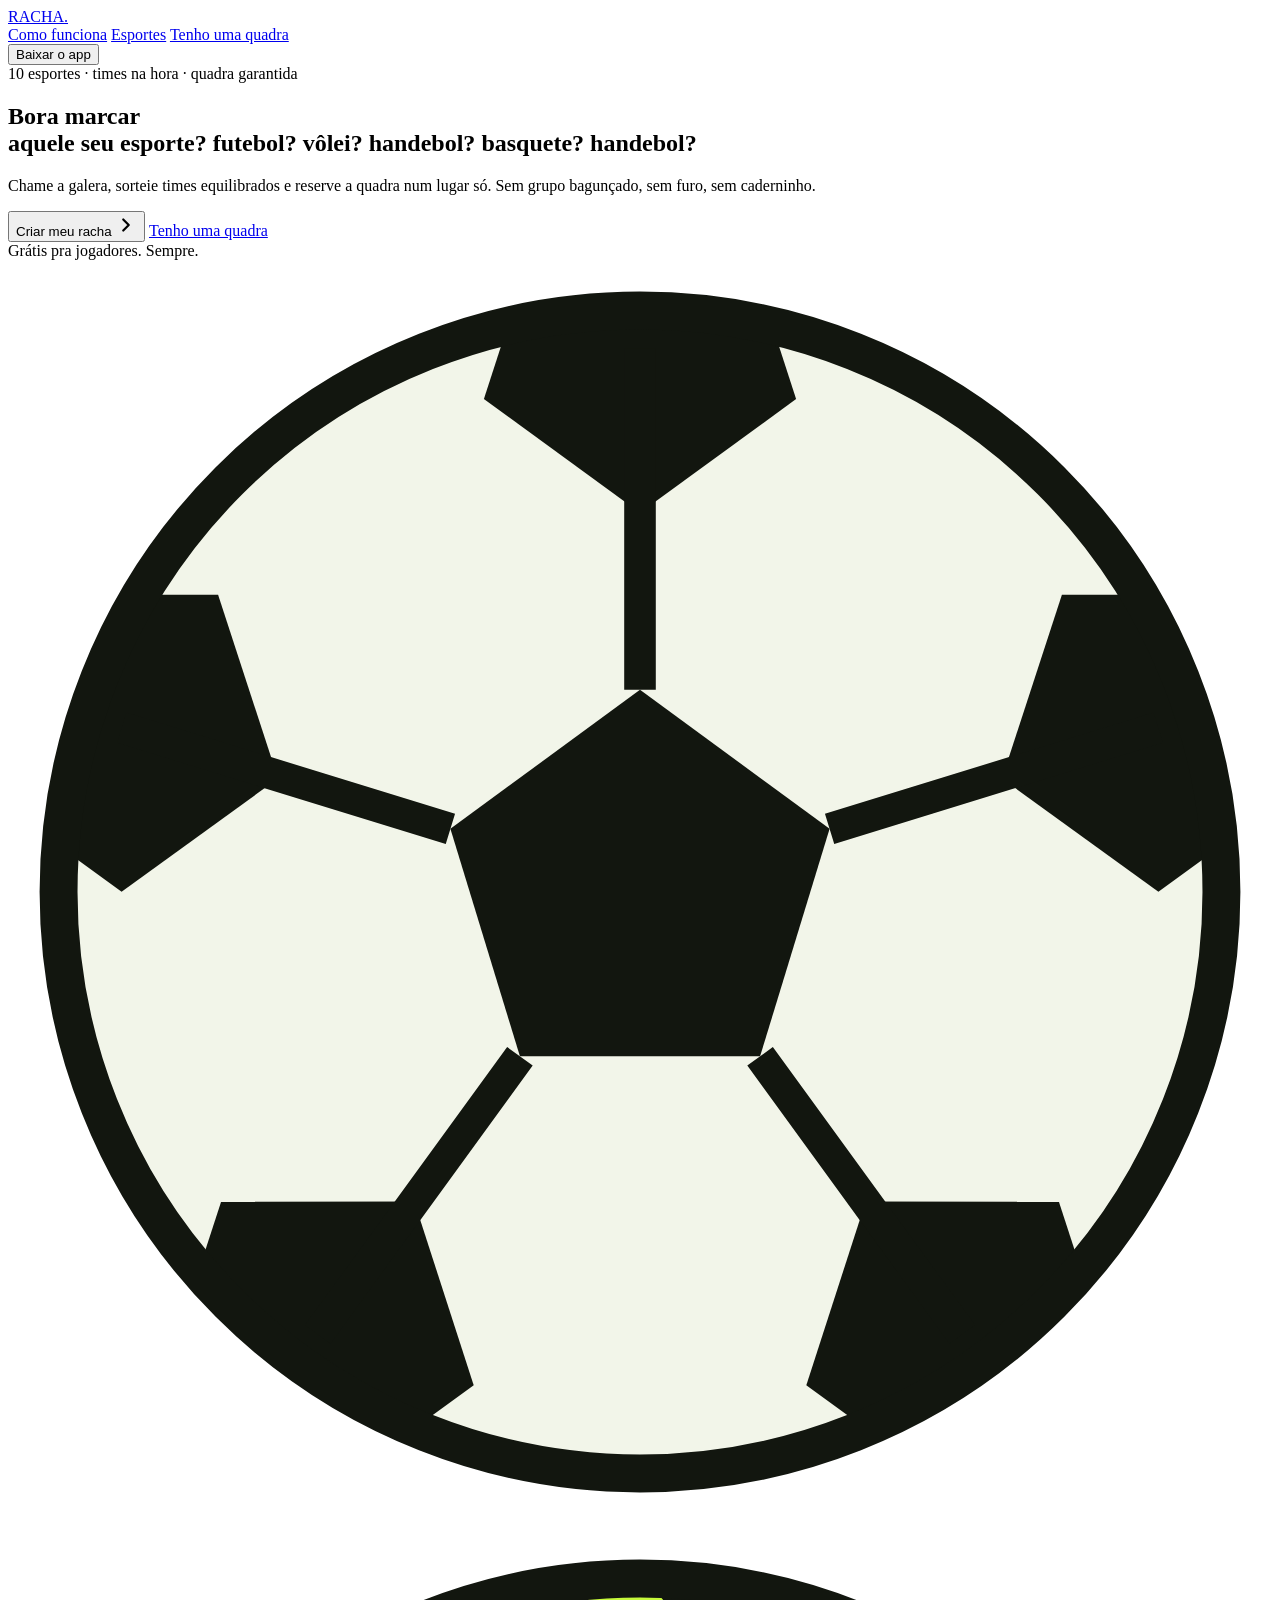
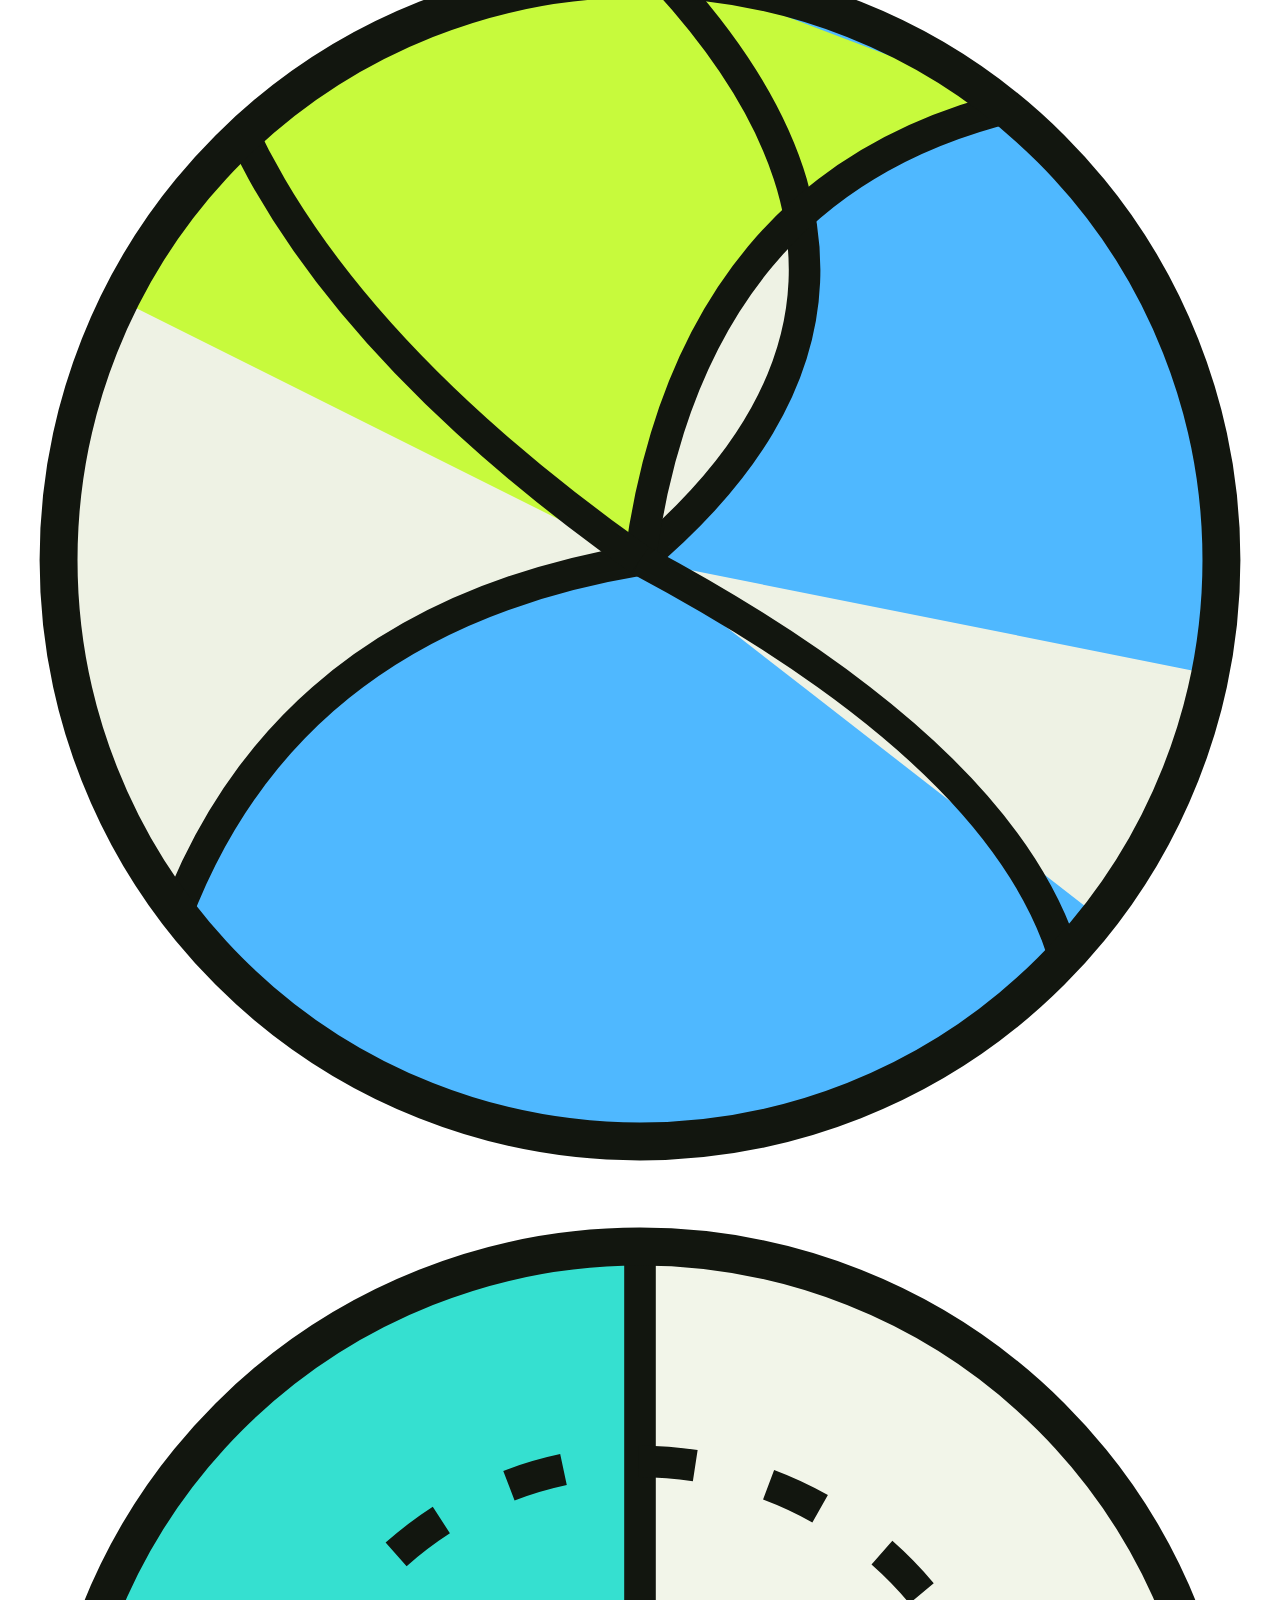
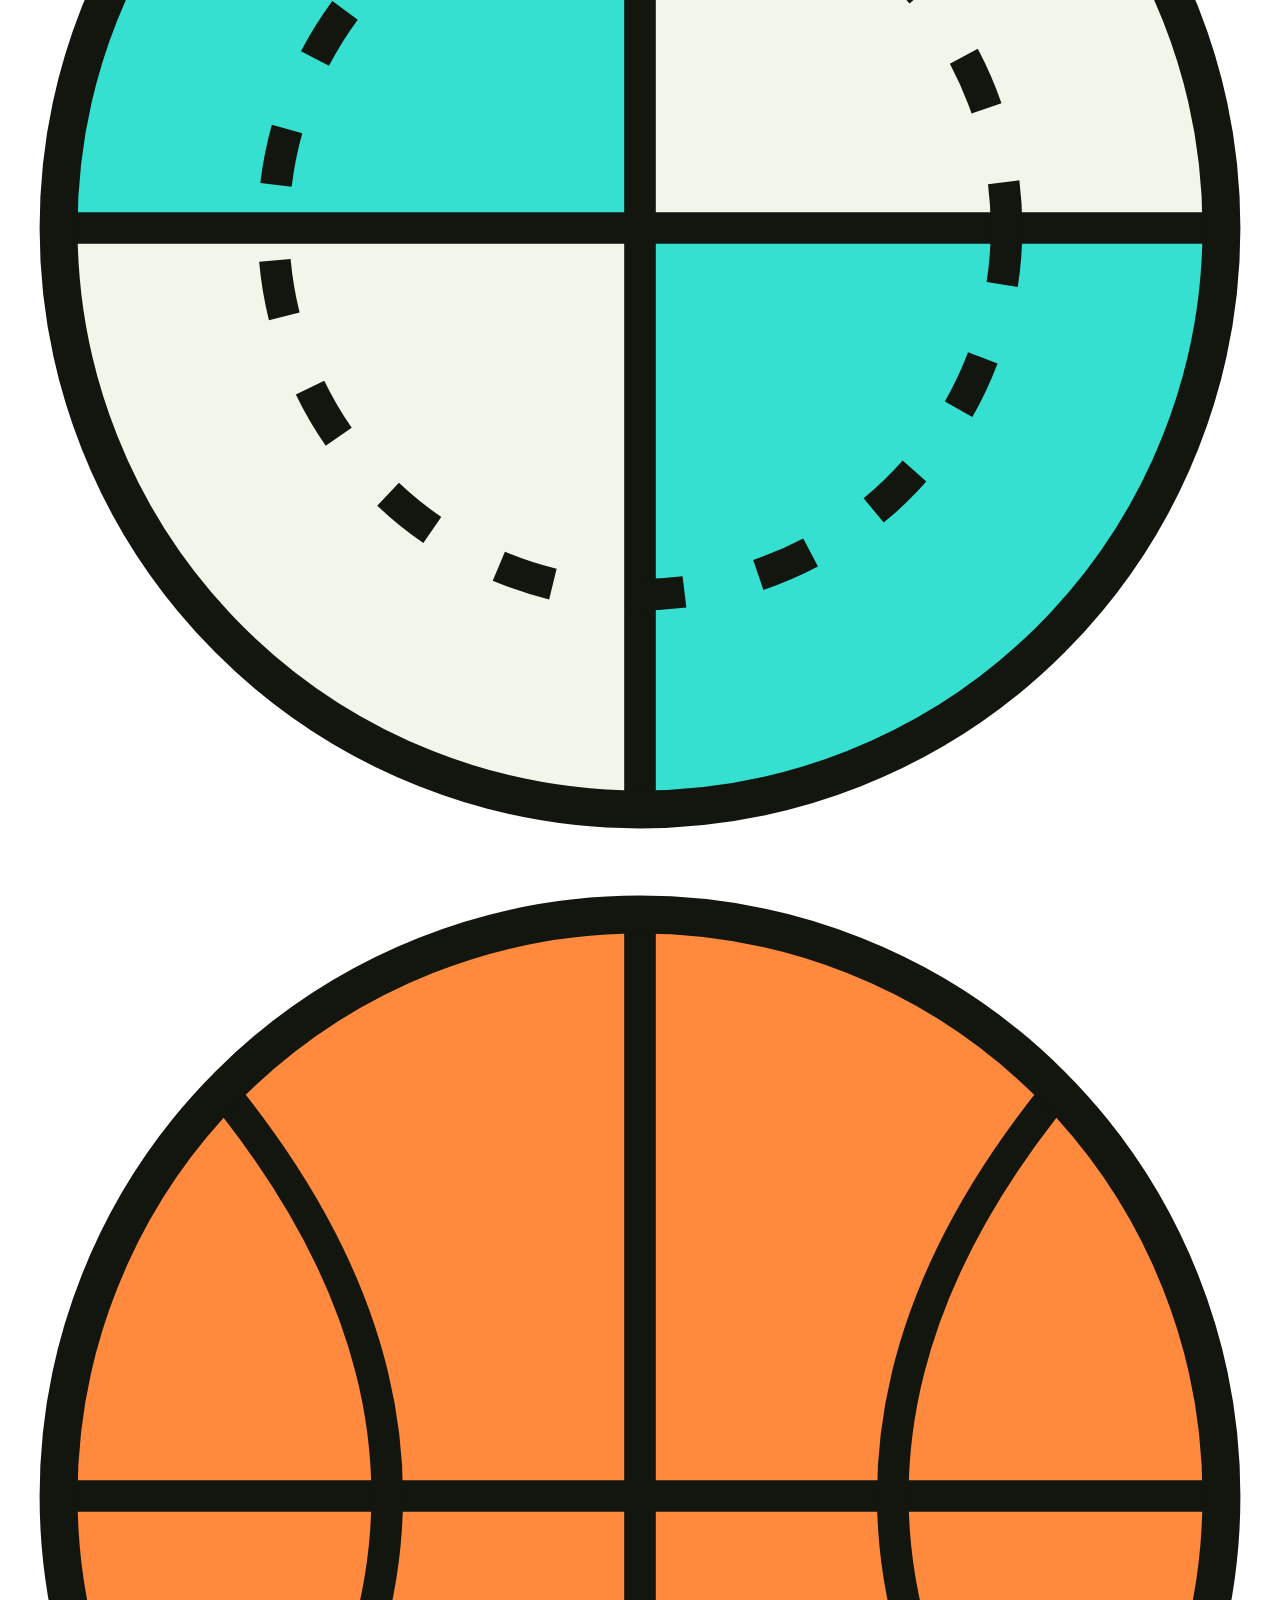
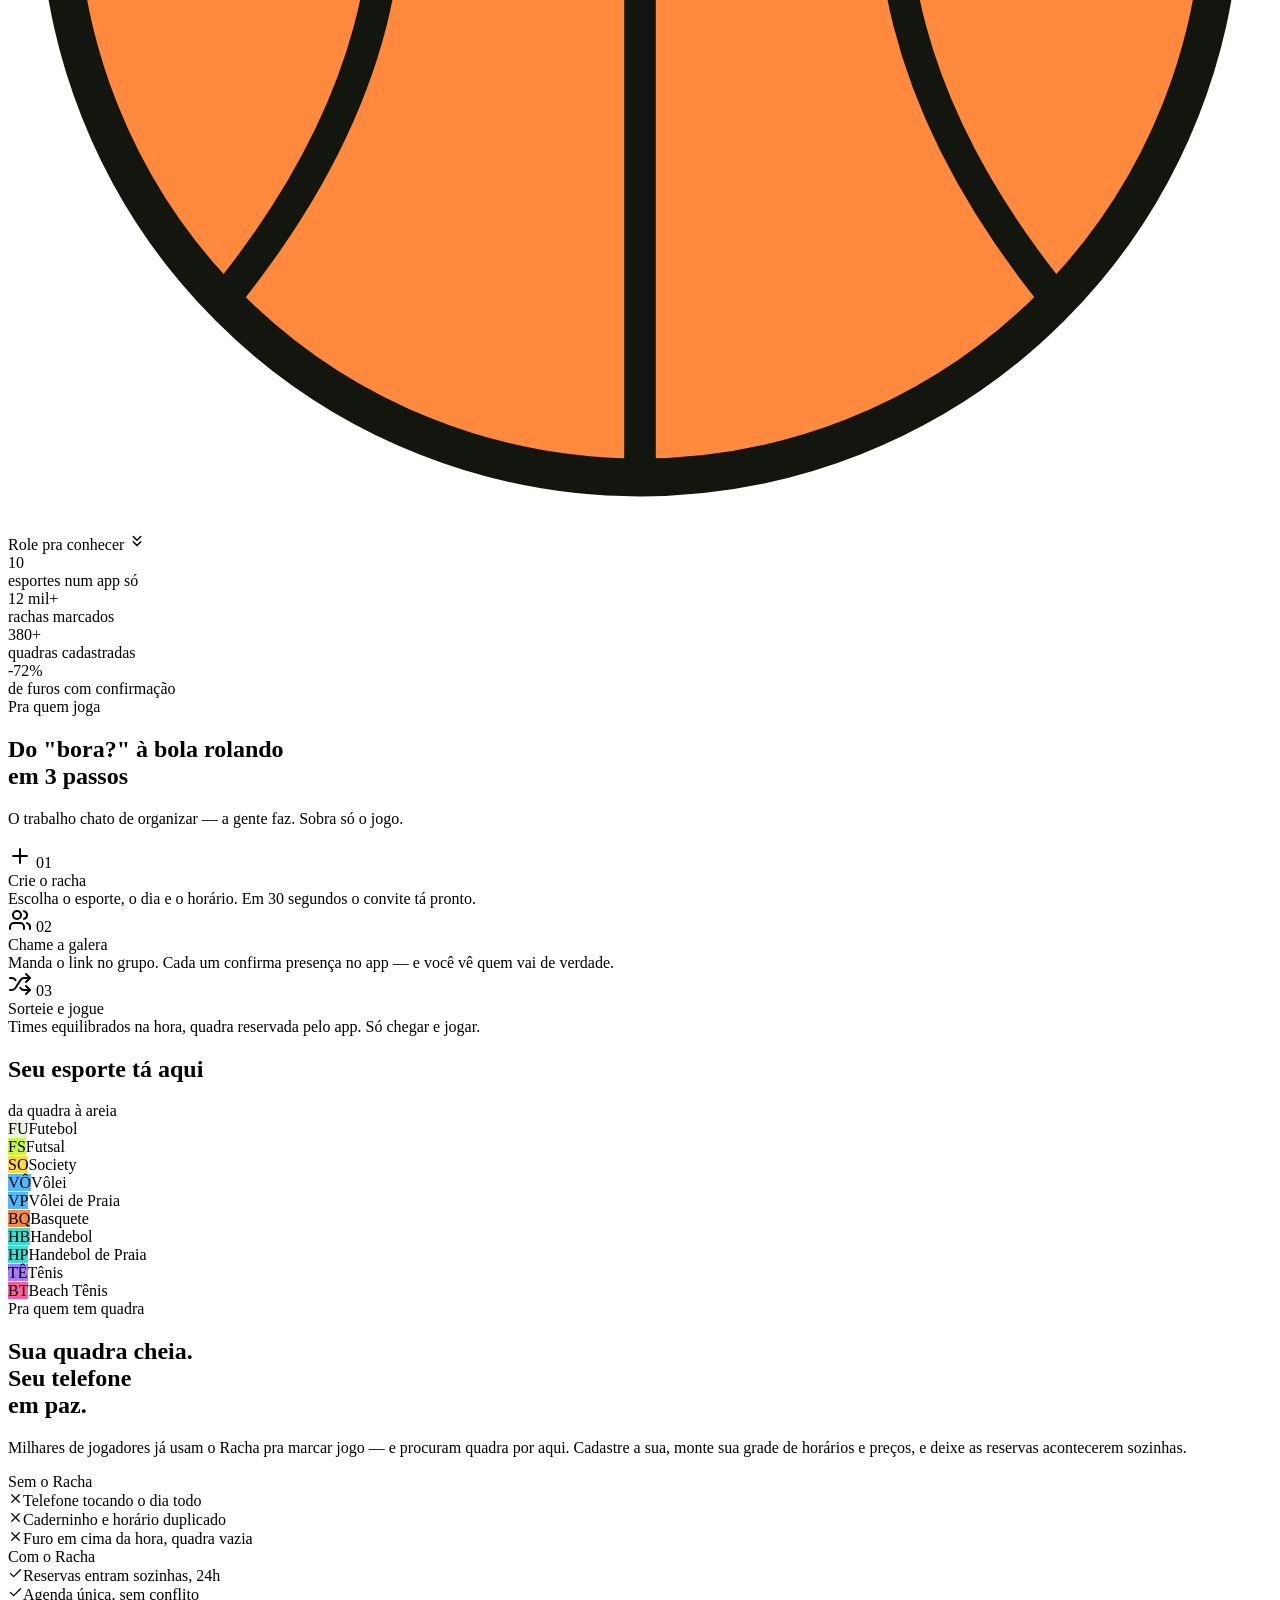
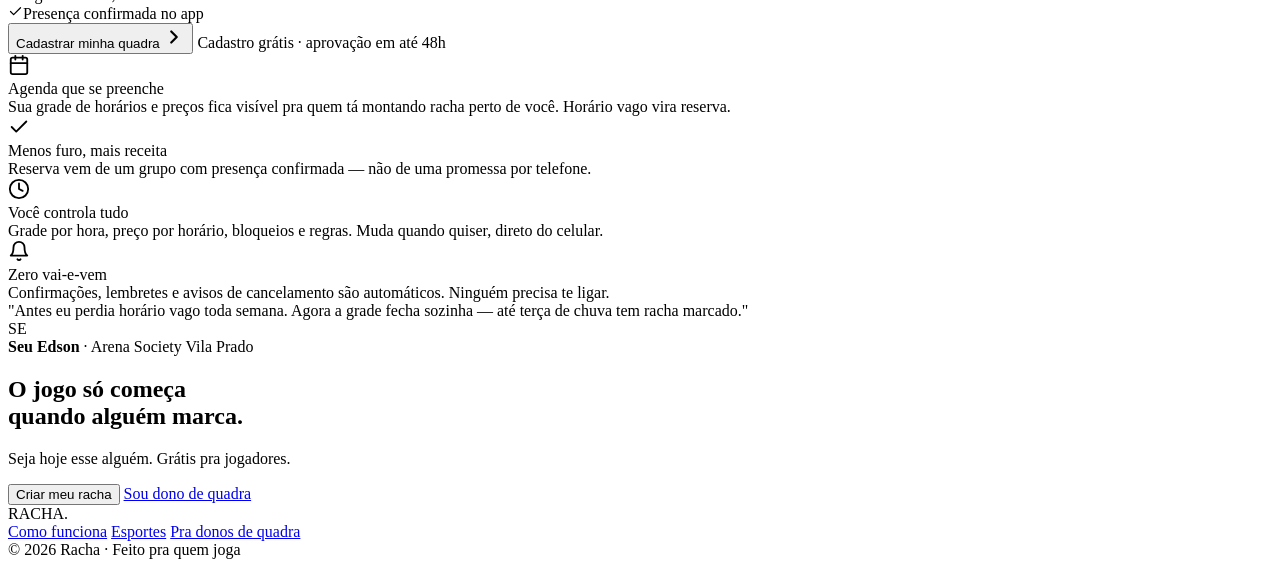
==== src/main/resources/static/index.html @ ba5e2b64 "feat: uma cacetada de mudança" ====
<!DOCTYPE html>
<html lang="pt-BR">
<head>
  <meta charset="utf-8">
  <meta name="viewport" content="width=device-width, initial-scale=1">
  <title>Racha — Marque o jogo, sorteie os times, reserve a quadra</title>
  <meta name="description" content="Chame a galera, sorteie times equilibrados e reserve a quadra num lugar só. 10 esportes, grátis pra jogadores.">
  <link rel="icon" href="data:image/svg+xml,%3Csvg%20xmlns='http://www.w3.org/2000/svg'%20viewBox='0%200%2064%2064'%3E%3Ccircle%20cx='32'%20cy='32'%20r='30'%20fill='%23C7FA3C'/%3E%3Cpolygon%20points='32,18%2044,27%2039,41%2025,41%2020,27'%20fill='%230C0F0A'/%3E%3C/svg%3E">
  <link rel="preconnect" href="https://fonts.googleapis.com">
  <link rel="preconnect" href="https://fonts.gstatic.com" crossorigin>
  <link href="https://fonts.googleapis.com/css2?family=Barlow:wght@400;500;600;700&family=Barlow+Condensed:wght@500;600;700;800&display=swap" rel="stylesheet">
  <link rel="stylesheet" href="/landing/landing.css">
</head>
<body>

<!-- ============ NAV ============ -->
<header class="site-header">
  <nav class="site-nav">
    <a class="brand" href="#hero">RACHA<span class="brand-dot">.</span></a>
    <div class="nav-links">
      <a href="#como-funciona">Como funciona</a>
      <a href="#esportes">Esportes</a>
      <a href="#donos">Tenho uma quadra</a>
    </div>
    <button type="button" class="btn btn--primary btn--sm">Baixar o app</button>
  </nav>
</header>

<!-- ============ HERO — bola fixa trocando de esporte em sincronia com o título ============ -->
<section id="hero" class="hero">
  <!-- linhas de quadra ao fundo -->
  <div class="hero-backdrop" aria-hidden="true">
    <div class="hero-circle hero-circle--outer"></div>
    <div class="hero-circle hero-circle--inner"></div>
    <div class="hero-midline"></div>
    <div class="hero-glow" id="hero-glow"></div>
  </div>

  <div class="hero-inner">
    <!-- Copy -->
    <div class="hero-copy">
      <div class="hero-badge">
        <span class="hero-badge-dot"></span>
        10 esportes · times na hora · quadra garantida
      </div>
      <h1 class="hero-title">
        Bora marcar<br>aquele
        <span class="sr-only">seu esporte?</span>
        <span class="hero-word-slot" aria-hidden="true">
          <span class="hero-word hero-word--futebol is-active">futebol?</span>
          <span class="hero-word hero-word--volei">vôlei?</span>
          <span class="hero-word hero-word--handebol">handebol?</span>
          <span class="hero-word hero-word--basquete">basquete?</span>
          <span class="hero-word-ghost">handebol?</span>
        </span>
      </h1>
      <p class="hero-sub">
        Chame a galera, sorteie times equilibrados e reserve a quadra num lugar só. Sem grupo bagunçado, sem furo, sem caderninho.
      </p>
      <div class="hero-actions">
        <button type="button" class="btn btn--primary btn--lg">
          Criar meu racha
          <svg xmlns="http://www.w3.org/2000/svg" width="22" height="22" viewBox="0 0 24 24" fill="none" stroke="currentColor" stroke-width="2.4" stroke-linecap="round" stroke-linejoin="round" aria-hidden="true"><path d="m9 18 6-6-6-6"/></svg>
        </button>
        <a class="btn btn--secondary btn--lg" href="#donos">Tenho uma quadra</a>
      </div>
      <div class="hero-note">Grátis pra jogadores. Sempre.</div>
    </div>

    <!-- Bola -->
    <div class="hero-ball-col" aria-hidden="true">
      <div class="hero-ball">
        <div class="ball-shadow"></div>
        <div class="ball-float">
          <div class="ball-rotor" id="ball-rotor">
            <div class="ball-layer is-active">
              <svg viewBox="0 0 200 200">
                <defs><clipPath id="bc0"><circle cx="100" cy="100" r="92"></circle></clipPath></defs>
                <circle cx="100" cy="100" r="92" fill="#F2F5E9"></circle>
                <g clip-path="url(#bc0)" fill="#12160F" stroke="#12160F" stroke-width="5">
                  <polygon points="100,68 130,90 119,126 81,126 70,90" stroke="none"></polygon>
                  <g stroke="none">
                    <polygon points="0,-26 24.7,-8 15.3,21 -15.3,21 -24.7,-8" transform="translate(100,14) rotate(180)"></polygon>
                    <polygon points="0,-26 24.7,-8 15.3,21 -15.3,21 -24.7,-8" transform="translate(182,74) rotate(252)"></polygon>
                    <polygon points="0,-26 24.7,-8 15.3,21 -15.3,21 -24.7,-8" transform="translate(151,170) rotate(324)"></polygon>
                    <polygon points="0,-26 24.7,-8 15.3,21 -15.3,21 -24.7,-8" transform="translate(49,170) rotate(36)"></polygon>
                    <polygon points="0,-26 24.7,-8 15.3,21 -15.3,21 -24.7,-8" transform="translate(18,74) rotate(108)"></polygon>
                  </g>
                  <path d="M100,68 L100,14 M130,90 L182,74 M119,126 L151,170 M81,126 L49,170 M70,90 L18,74" fill="none"></path>
                </g>
                <circle cx="100" cy="100" r="92" fill="none" stroke="#12160F" stroke-width="6"></circle>
              </svg>
            </div>
            <div class="ball-layer">
              <svg viewBox="0 0 200 200">
                <defs><clipPath id="bc1"><circle cx="100" cy="100" r="92"></circle></clipPath></defs>
                <circle cx="100" cy="100" r="92" fill="#EEF2E4"></circle>
                <g clip-path="url(#bc1)">
                  <path d="M100,100 Q150,58 104,8 L200,0 L200,120 Z" fill="#4FB8FF"></path>
                  <path d="M100,100 Q40,110 24,164 L80,210 L190,170 Z" fill="#4FB8FF"></path>
                  <path d="M100,100 Q108,40 160,28 L60,-10 L20,60 Z" fill="#C7FA3C"></path>
                  <g fill="none" stroke="#12160F" stroke-width="5">
                    <path d="M100,100 Q150,58 104,8"></path>
                    <path d="M100,100 Q40,110 24,164"></path>
                    <path d="M100,100 Q108,40 160,28"></path>
                    <path d="M100,100 Q160,132 168,166"></path>
                    <path d="M100,100 Q52,66 36,30"></path>
                  </g>
                </g>
                <circle cx="100" cy="100" r="92" fill="none" stroke="#12160F" stroke-width="6"></circle>
              </svg>
            </div>
            <div class="ball-layer">
              <svg viewBox="0 0 200 200">
                <defs><clipPath id="bc2"><circle cx="100" cy="100" r="92"></circle></clipPath></defs>
                <circle cx="100" cy="100" r="92" fill="#F2F5E9"></circle>
                <g clip-path="url(#bc2)">
                  <path d="M100,100 L100,-4 A104,104 0 0 0 -4,100 Z" fill="#35E0D0"></path>
                  <path d="M100,100 L100,204 A104,104 0 0 0 204,100 Z" fill="#35E0D0"></path>
                  <g fill="none" stroke="#12160F" stroke-width="5">
                    <path d="M100,-4 L100,204 M-4,100 L204,100"></path>
                  </g>
                  <circle cx="100" cy="100" r="58" fill="none" stroke="#12160F" stroke-width="5" stroke-dasharray="9 12"></circle>
                </g>
                <circle cx="100" cy="100" r="92" fill="none" stroke="#12160F" stroke-width="6"></circle>
              </svg>
            </div>
            <div class="ball-layer">
              <svg viewBox="0 0 200 200">
                <defs><clipPath id="bc3"><circle cx="100" cy="100" r="92"></circle></clipPath></defs>
                <circle cx="100" cy="100" r="92" fill="#FF8A3D"></circle>
                <g clip-path="url(#bc3)" fill="none" stroke="#12160F" stroke-width="5">
                  <path d="M100,4 L100,196 M4,100 L196,100"></path>
                  <path d="M34,36 Q86,100 34,164"></path>
                  <path d="M166,36 Q114,100 166,164"></path>
                </g>
                <circle cx="100" cy="100" r="92" fill="none" stroke="#12160F" stroke-width="6"></circle>
              </svg>
            </div>
          </div>
        </div>
      </div>
    </div>
  </div>

  <div class="hero-hint" aria-hidden="true">
    Role pra conhecer
    <svg xmlns="http://www.w3.org/2000/svg" width="18" height="18" viewBox="0 0 24 24" fill="none" stroke="currentColor" stroke-width="2" stroke-linecap="round" stroke-linejoin="round"><path d="m7 6 5 5 5-5"/><path d="m7 13 5 5 5-5"/></svg>
  </div>
</section>

<!-- ============ PROVA SOCIAL ============ -->
<section class="stats">
  <div class="stats-inner">
    <div><div class="stat-value stat-value--volt">10</div><div class="stat-label">esportes num app só</div></div>
    <div><div class="stat-value">12 mil+</div><div class="stat-label">rachas marcados</div></div>
    <div><div class="stat-value">380+</div><div class="stat-label">quadras cadastradas</div></div>
    <div><div class="stat-value">-72%</div><div class="stat-label">de furos com confirmação</div></div>
  </div>
</section>

<!-- ============ COMO FUNCIONA (jogadores) ============ -->
<section id="como-funciona" class="steps">
  <div class="overline overline--volt">Pra quem joga</div>
  <h2 class="section-title steps-title">Do "bora?" à bola rolando<br>em 3 passos</h2>
  <p class="steps-sub">O trabalho chato de organizar — a gente faz. Sobra só o jogo.</p>
  <div class="steps-grid">
    <div class="step-card">
      <div class="step-head">
        <span class="icon-tile">
          <svg xmlns="http://www.w3.org/2000/svg" width="24" height="24" viewBox="0 0 24 24" fill="none" stroke="currentColor" stroke-width="2" stroke-linecap="round" stroke-linejoin="round" aria-hidden="true"><path d="M5 12h14"/><path d="M12 5v14"/></svg>
        </span>
        <span class="step-num">01</span>
      </div>
      <div class="step-title">Crie o racha</div>
      <div class="step-body">Escolha o esporte, o dia e o horário. Em 30 segundos o convite tá pronto.</div>
    </div>
    <div class="step-card">
      <div class="step-head">
        <span class="icon-tile">
          <svg xmlns="http://www.w3.org/2000/svg" width="24" height="24" viewBox="0 0 24 24" fill="none" stroke="currentColor" stroke-width="2" stroke-linecap="round" stroke-linejoin="round" aria-hidden="true"><path d="M16 21v-2a4 4 0 0 0-4-4H6a4 4 0 0 0-4 4v2"/><circle cx="9" cy="7" r="4"/><path d="M22 21v-2a4 4 0 0 0-3-3.87"/><path d="M16 3.13a4 4 0 0 1 0 7.75"/></svg>
        </span>
        <span class="step-num">02</span>
      </div>
      <div class="step-title">Chame a galera</div>
      <div class="step-body">Manda o link no grupo. Cada um confirma presença no app — e você vê quem vai de verdade.</div>
    </div>
    <div class="step-card">
      <div class="step-head">
        <span class="icon-tile">
          <svg xmlns="http://www.w3.org/2000/svg" width="24" height="24" viewBox="0 0 24 24" fill="none" stroke="currentColor" stroke-width="2" stroke-linecap="round" stroke-linejoin="round" aria-hidden="true"><path d="m18 14 4 4-4 4"/><path d="m18 2 4 4-4 4"/><path d="M2 18h1.973a4 4 0 0 0 3.3-1.7l5.454-8.6a4 4 0 0 1 3.3-1.7H22"/><path d="M2 6h1.972a4 4 0 0 1 3.6 2.2"/><path d="M22 18h-6.041a4 4 0 0 1-3.3-1.8l-.359-.45"/></svg>
        </span>
        <span class="step-num">03</span>
      </div>
      <div class="step-title">Sorteie e jogue</div>
      <div class="step-body">Times equilibrados na hora, quadra reservada pelo app. Só chegar e jogar.</div>
    </div>
  </div>
</section>

<!-- ============ ESPORTES ============ -->
<section id="esportes" class="sports">
  <div class="sports-head">
    <h2 class="section-title sports-title">Seu esporte tá aqui</h2>
    <span class="sports-note">da quadra à areia</span>
  </div>
  <div class="sports-list">
    <div class="sport-chip"><span class="sport-tag" style="background:#EEF2E4">FU</span><span class="sport-name">Futebol</span></div>
    <div class="sport-chip"><span class="sport-tag" style="background:#C7FA3C">FS</span><span class="sport-name">Futsal</span></div>
    <div class="sport-chip"><span class="sport-tag" style="background:#FFDA3D">SO</span><span class="sport-name">Society</span></div>
    <div class="sport-chip"><span class="sport-tag" style="background:#4FB8FF">VÔ</span><span class="sport-name">Vôlei</span></div>
    <div class="sport-chip"><span class="sport-tag" style="background:#4FB8FF">VP</span><span class="sport-name">Vôlei de Praia</span></div>
    <div class="sport-chip"><span class="sport-tag" style="background:#FF8A3D">BQ</span><span class="sport-name">Basquete</span></div>
    <div class="sport-chip"><span class="sport-tag" style="background:#35E0D0">HB</span><span class="sport-name">Handebol</span></div>
    <div class="sport-chip"><span class="sport-tag" style="background:#35E0D0">HP</span><span class="sport-name">Handebol de Praia</span></div>
    <div class="sport-chip"><span class="sport-tag" style="background:#A57BFF">TÊ</span><span class="sport-name">Tênis</span></div>
    <div class="sport-chip"><span class="sport-tag" style="background:#FF5B9E">BT</span><span class="sport-name">Beach Tênis</span></div>
  </div>
</section>

<!-- ============ DONOS DE QUADRA ============ -->
<section id="donos" class="owners">
  <div class="owners-inner">
    <div class="owners-copy">
      <div class="overline overline--warning">Pra quem tem quadra</div>
      <h2 class="section-title owners-title">Sua quadra cheia.<br>Seu telefone<br><span class="text-volt">em paz.</span></h2>
      <p class="owners-sub">
        Milhares de jogadores já usam o Racha pra marcar jogo — e procuram quadra por aqui. Cadastre a sua, monte sua grade de horários e preços, e deixe as reservas acontecerem sozinhas.
      </p>
      <!-- antes / depois -->
      <div class="compare-grid">
        <div class="compare-card compare-card--without">
          <div class="compare-label">Sem o Racha</div>
          <div class="compare-list">
            <div class="compare-item"><svg xmlns="http://www.w3.org/2000/svg" width="15" height="15" viewBox="0 0 24 24" fill="none" stroke="currentColor" stroke-width="2" stroke-linecap="round" stroke-linejoin="round" aria-hidden="true"><path d="M18 6 6 18"/><path d="m6 6 12 12"/></svg>Telefone tocando o dia todo</div>
            <div class="compare-item"><svg xmlns="http://www.w3.org/2000/svg" width="15" height="15" viewBox="0 0 24 24" fill="none" stroke="currentColor" stroke-width="2" stroke-linecap="round" stroke-linejoin="round" aria-hidden="true"><path d="M18 6 6 18"/><path d="m6 6 12 12"/></svg>Caderninho e horário duplicado</div>
            <div class="compare-item"><svg xmlns="http://www.w3.org/2000/svg" width="15" height="15" viewBox="0 0 24 24" fill="none" stroke="currentColor" stroke-width="2" stroke-linecap="round" stroke-linejoin="round" aria-hidden="true"><path d="M18 6 6 18"/><path d="m6 6 12 12"/></svg>Furo em cima da hora, quadra vazia</div>
          </div>
        </div>
        <div class="compare-card compare-card--with">
          <div class="compare-label">Com o Racha</div>
          <div class="compare-list">
            <div class="compare-item"><svg xmlns="http://www.w3.org/2000/svg" width="15" height="15" viewBox="0 0 24 24" fill="none" stroke="currentColor" stroke-width="2" stroke-linecap="round" stroke-linejoin="round" aria-hidden="true"><path d="M20 6 9 17l-5-5"/></svg>Reservas entram sozinhas, 24h</div>
            <div class="compare-item"><svg xmlns="http://www.w3.org/2000/svg" width="15" height="15" viewBox="0 0 24 24" fill="none" stroke="currentColor" stroke-width="2" stroke-linecap="round" stroke-linejoin="round" aria-hidden="true"><path d="M20 6 9 17l-5-5"/></svg>Agenda única, sem conflito</div>
            <div class="compare-item"><svg xmlns="http://www.w3.org/2000/svg" width="15" height="15" viewBox="0 0 24 24" fill="none" stroke="currentColor" stroke-width="2" stroke-linecap="round" stroke-linejoin="round" aria-hidden="true"><path d="M20 6 9 17l-5-5"/></svg>Presença confirmada no app</div>
          </div>
        </div>
      </div>
      <div class="owners-actions">
        <button type="button" class="btn btn--primary btn--lg">
          Cadastrar minha quadra
          <svg xmlns="http://www.w3.org/2000/svg" width="22" height="22" viewBox="0 0 24 24" fill="none" stroke="currentColor" stroke-width="2.4" stroke-linecap="round" stroke-linejoin="round" aria-hidden="true"><path d="m9 18 6-6-6-6"/></svg>
        </button>
        <span class="owners-note">Cadastro grátis · aprovação em até 48h</span>
      </div>
    </div>

    <div class="owners-side">
      <div class="perk-card">
        <span class="icon-tile">
          <svg xmlns="http://www.w3.org/2000/svg" width="22" height="22" viewBox="0 0 24 24" fill="none" stroke="currentColor" stroke-width="2" stroke-linecap="round" stroke-linejoin="round" aria-hidden="true"><path d="M8 2v4"/><path d="M16 2v4"/><rect width="18" height="18" x="3" y="4" rx="2"/><path d="M3 10h18"/></svg>
        </span>
        <div class="perk-text">
          <div class="perk-title">Agenda que se preenche</div>
          <div class="perk-body">Sua grade de horários e preços fica visível pra quem tá montando racha perto de você. Horário vago vira reserva.</div>
        </div>
      </div>
      <div class="perk-card">
        <span class="icon-tile">
          <svg xmlns="http://www.w3.org/2000/svg" width="22" height="22" viewBox="0 0 24 24" fill="none" stroke="currentColor" stroke-width="2" stroke-linecap="round" stroke-linejoin="round" aria-hidden="true"><path d="M20 6 9 17l-5-5"/></svg>
        </span>
        <div class="perk-text">
          <div class="perk-title">Menos furo, mais receita</div>
          <div class="perk-body">Reserva vem de um grupo com presença confirmada — não de uma promessa por telefone.</div>
        </div>
      </div>
      <div class="perk-card">
        <span class="icon-tile">
          <svg xmlns="http://www.w3.org/2000/svg" width="22" height="22" viewBox="0 0 24 24" fill="none" stroke="currentColor" stroke-width="2" stroke-linecap="round" stroke-linejoin="round" aria-hidden="true"><circle cx="12" cy="12" r="10"/><path d="M12 6v6l4 2"/></svg>
        </span>
        <div class="perk-text">
          <div class="perk-title">Você controla tudo</div>
          <div class="perk-body">Grade por hora, preço por horário, bloqueios e regras. Muda quando quiser, direto do celular.</div>
        </div>
      </div>
      <div class="perk-card">
        <span class="icon-tile">
          <svg xmlns="http://www.w3.org/2000/svg" width="22" height="22" viewBox="0 0 24 24" fill="none" stroke="currentColor" stroke-width="2" stroke-linecap="round" stroke-linejoin="round" aria-hidden="true"><path d="M6 8a6 6 0 0 1 12 0c0 7 3 9 3 9H3s3-2 3-9"/><path d="M10.3 21a1.94 1.94 0 0 0 3.4 0"/></svg>
        </span>
        <div class="perk-text">
          <div class="perk-title">Zero vai-e-vem</div>
          <div class="perk-body">Confirmações, lembretes e avisos de cancelamento são automáticos. Ninguém precisa te ligar.</div>
        </div>
      </div>
      <div class="quote-card">
        <div class="quote-text">"Antes eu perdia horário vago toda semana. Agora a grade fecha sozinha — até terça de chuva tem racha marcado."</div>
        <div class="quote-author">
          <span class="quote-avatar">SE</span>
          <div class="quote-meta"><strong>Seu Edson</strong> · Arena Society Vila Prado</div>
        </div>
      </div>
    </div>
  </div>
</section>

<!-- ============ CTA FINAL ============ -->
<section id="cta-final" class="cta">
  <div class="cta-inner">
    <div class="cta-copy">
      <h2 class="cta-title">O jogo só começa<br>quando alguém marca.</h2>
      <p class="cta-sub">Seja hoje esse alguém. Grátis pra jogadores.</p>
    </div>
    <div class="cta-actions">
      <button type="button" class="btn-dark">Criar meu racha</button>
      <a class="btn-dark-outline" href="#donos">Sou dono de quadra</a>
    </div>
  </div>
</section>

<!-- ============ FOOTER ============ -->
<footer class="site-footer">
  <div class="footer-inner">
    <span class="footer-brand">RACHA<span class="brand-dot">.</span></span>
    <div class="footer-links">
      <a href="#como-funciona">Como funciona</a>
      <a href="#esportes">Esportes</a>
      <a href="#donos">Pra donos de quadra</a>
    </div>
    <span class="footer-copy">© 2026 Racha · Feito pra quem joga</span>
  </div>
</footer>

<script src="/landing/landing.js" defer></script>
</body>
</html>
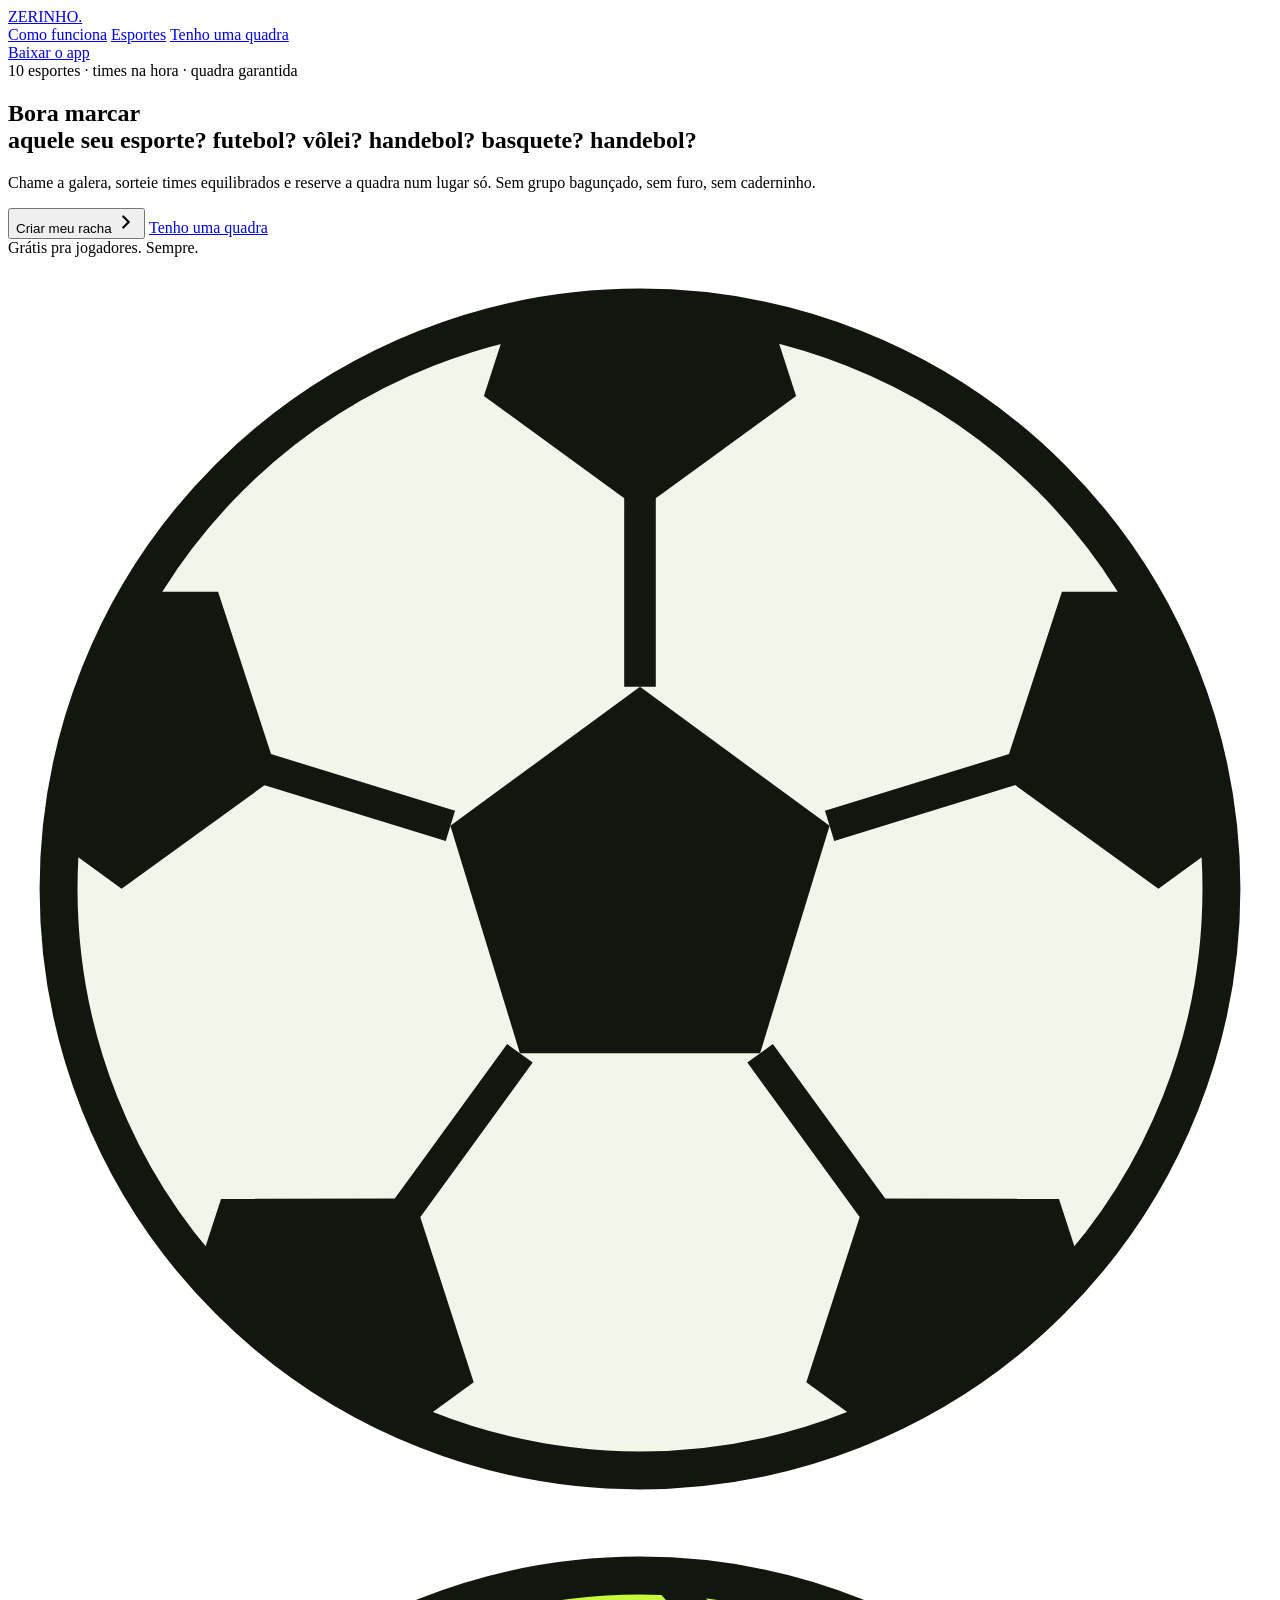
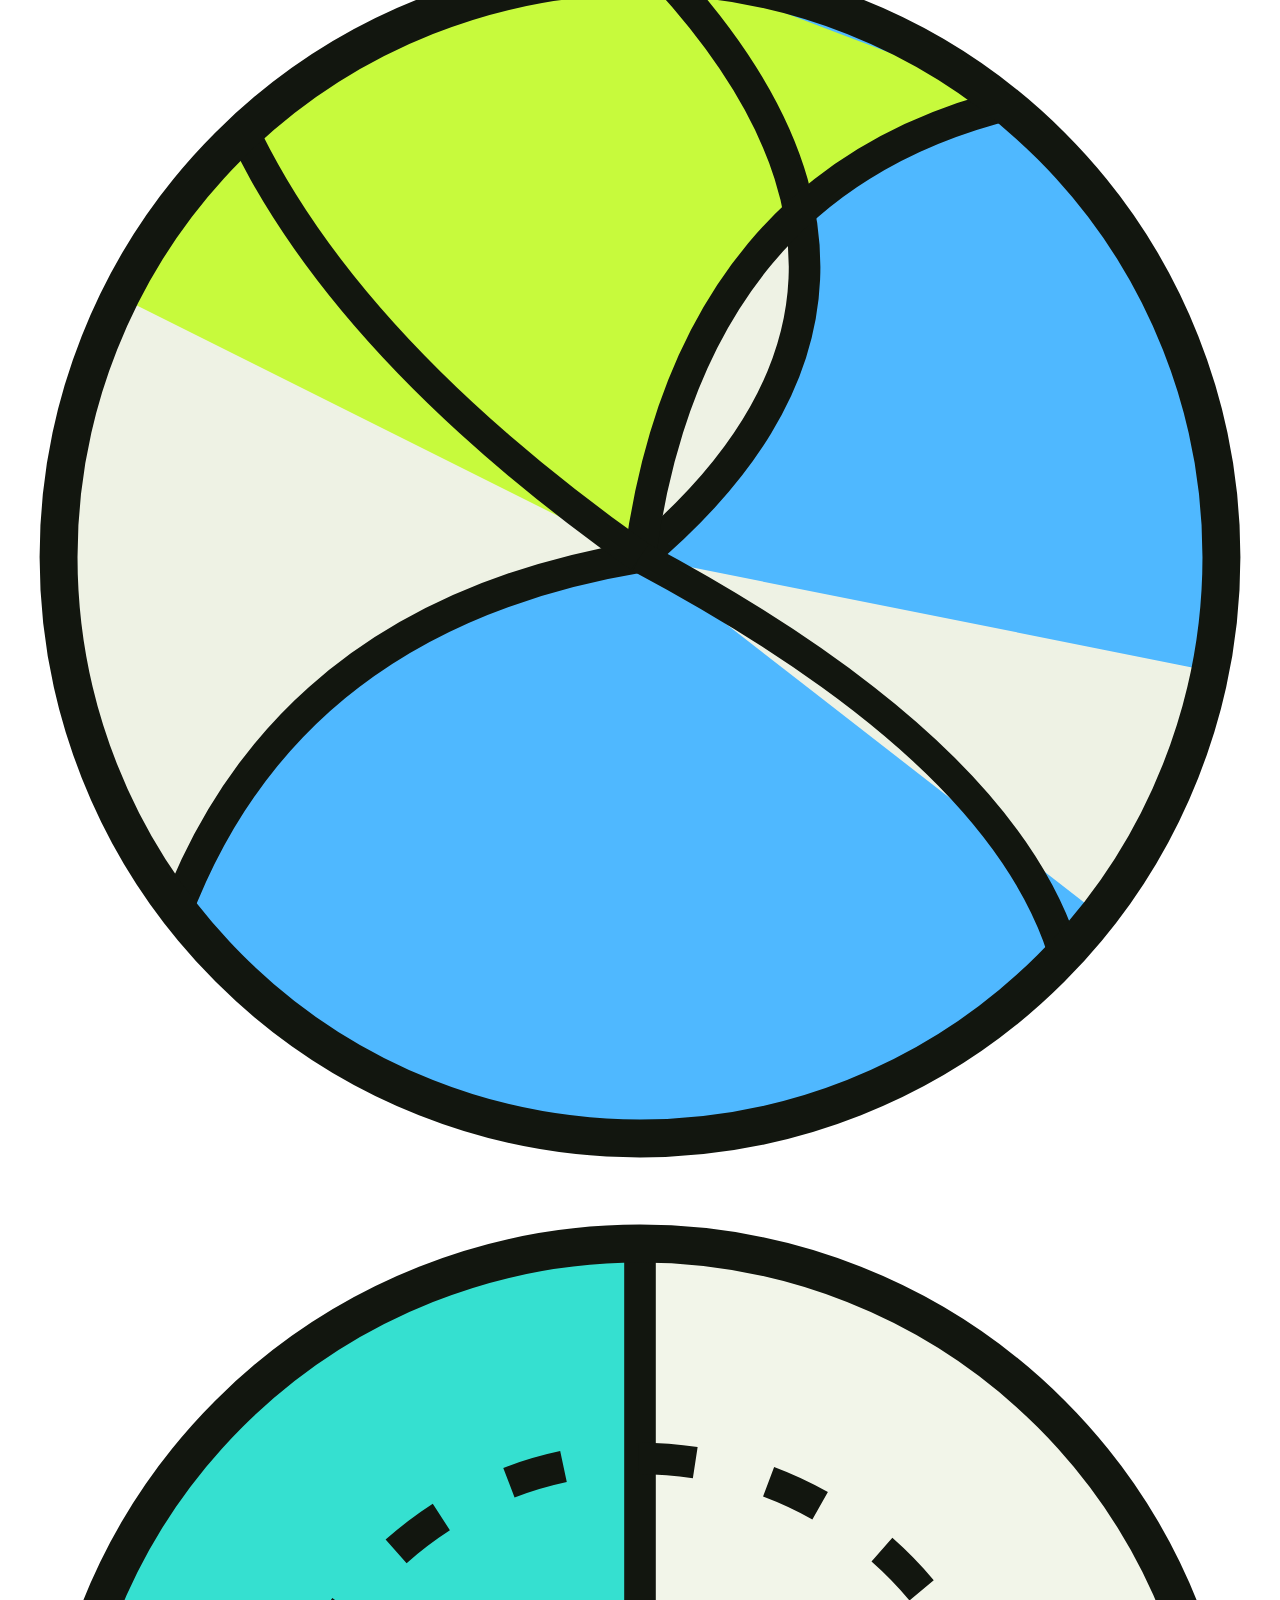
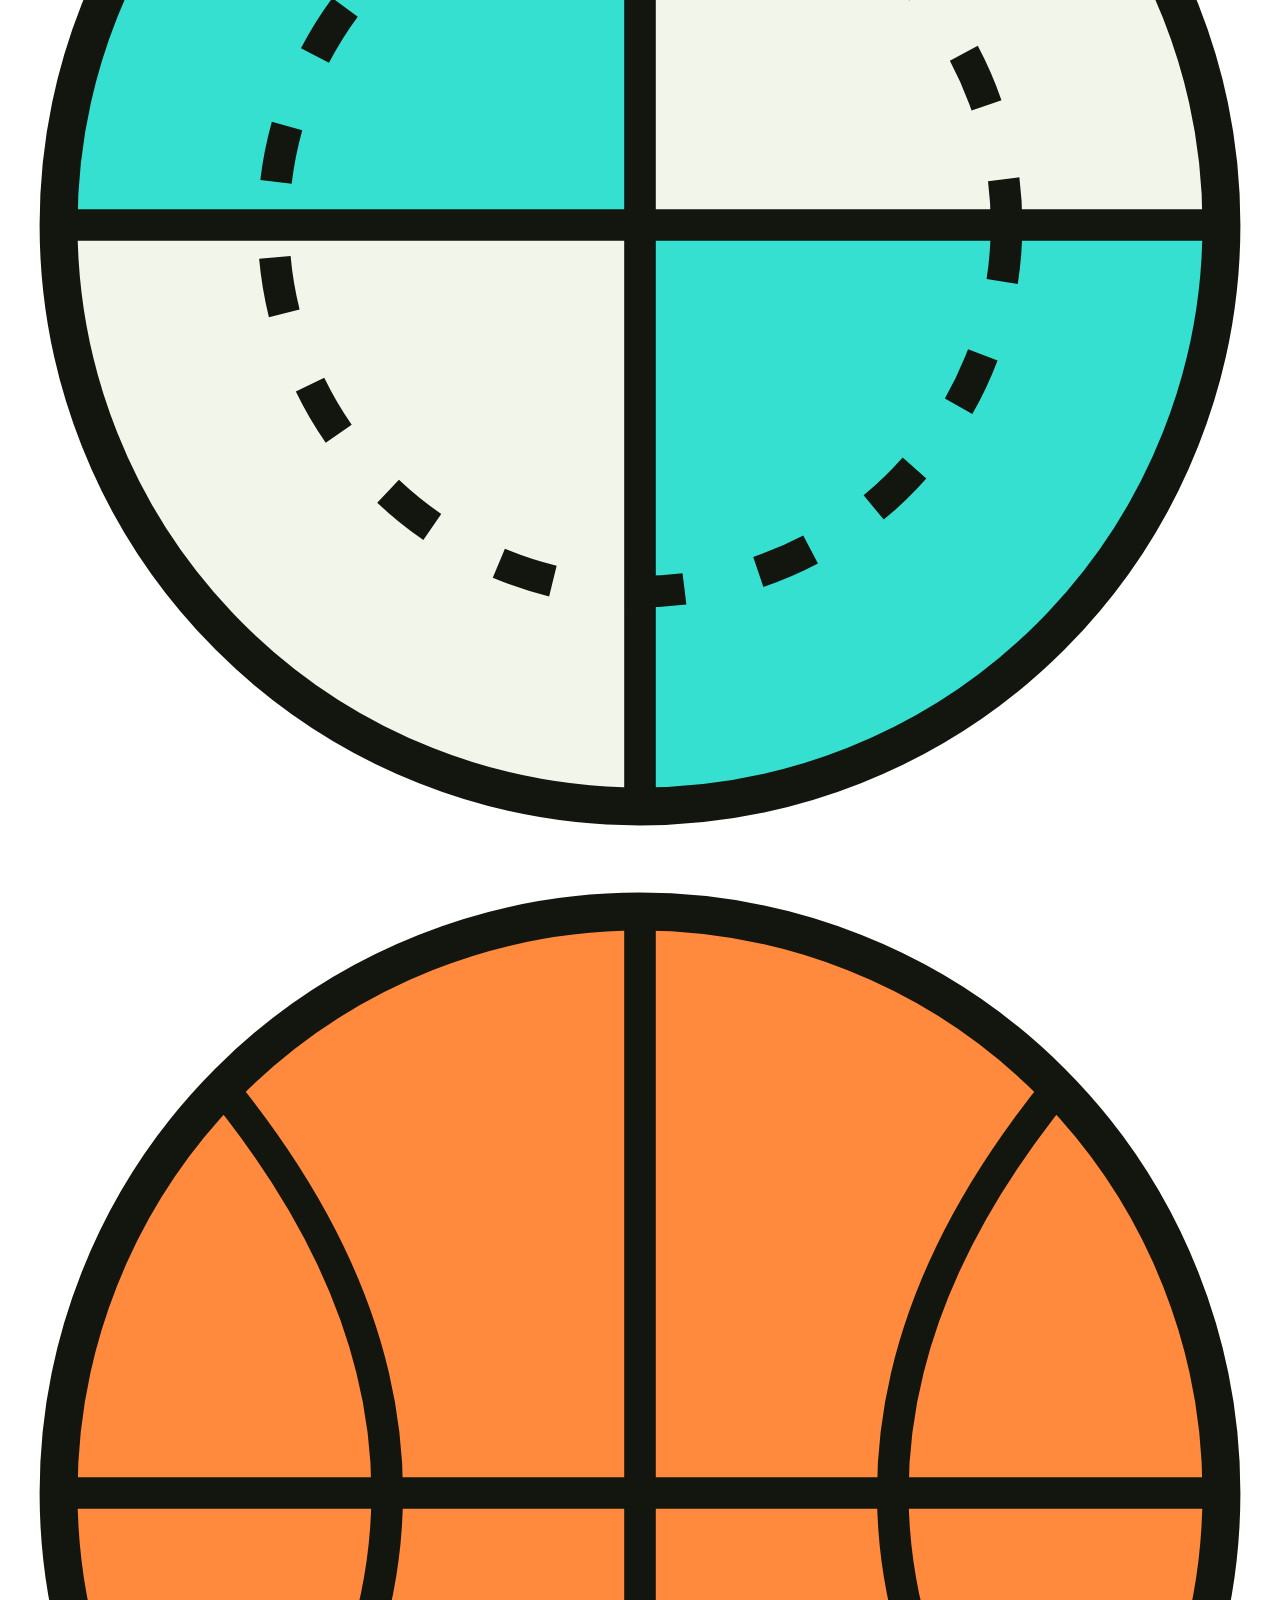
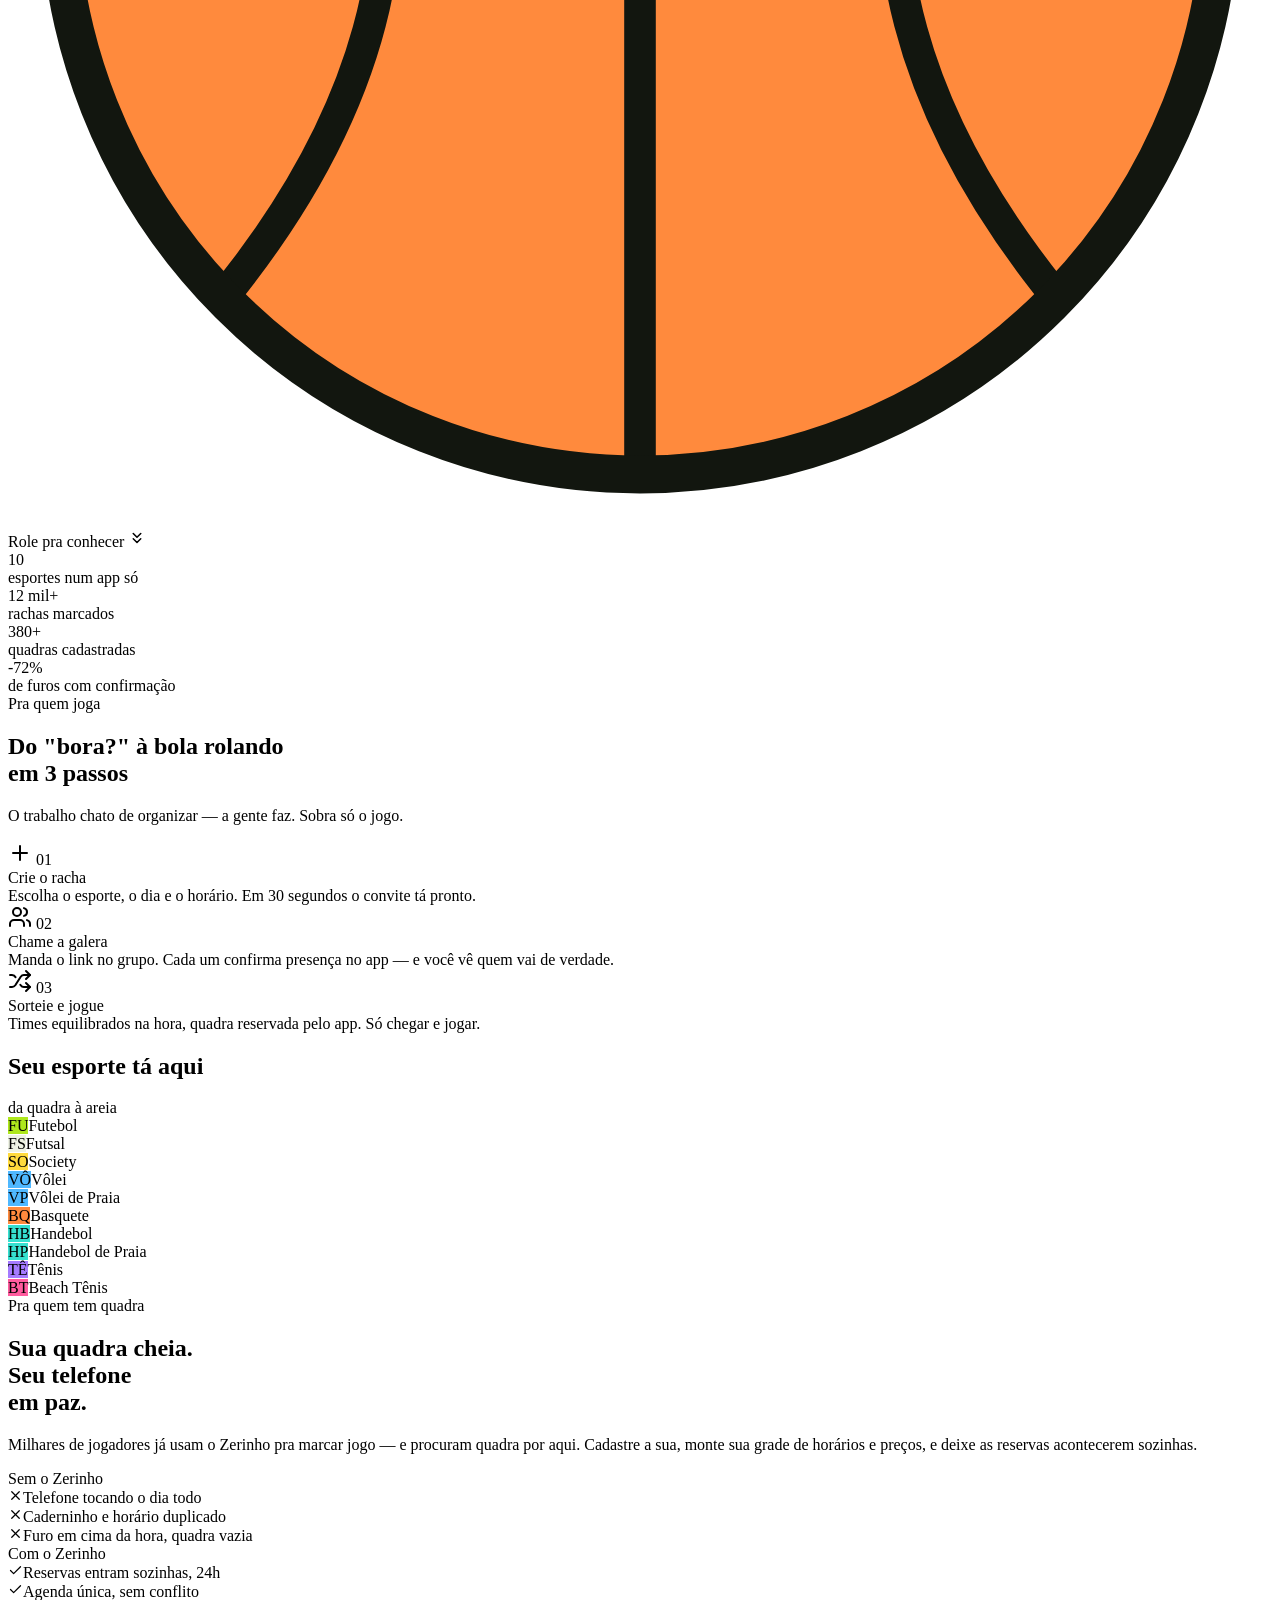
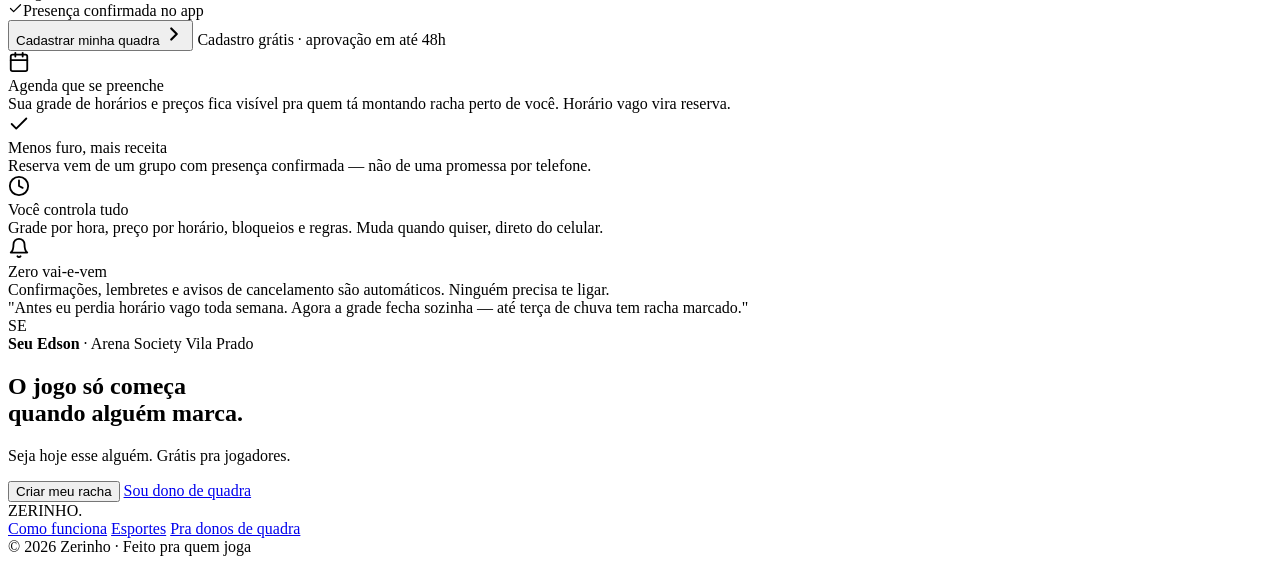
==== commit bca1f836: "feat: rebranding Zerinho na landing page + download do APK Aplica o novo design system (Zerinho): pa" ====
--- a/src/main/resources/static/index.html
+++ b/src/main/resources/static/index.html
@@ -3,12 +3,12 @@
 <head>
   <meta charset="utf-8">
   <meta name="viewport" content="width=device-width, initial-scale=1">
-  <title>Racha — Marque o jogo, sorteie os times, reserve a quadra</title>
+  <title>Zerinho — Marque o jogo, sorteie os times, reserve a quadra</title>
   <meta name="description" content="Chame a galera, sorteie times equilibrados e reserve a quadra num lugar só. 10 esportes, grátis pra jogadores.">
-  <link rel="icon" href="data:image/svg+xml,%3Csvg%20xmlns='http://www.w3.org/2000/svg'%20viewBox='0%200%2064%2064'%3E%3Ccircle%20cx='32'%20cy='32'%20r='30'%20fill='%23C7FA3C'/%3E%3Cpolygon%20points='32,18%2044,27%2039,41%2025,41%2020,27'%20fill='%230C0F0A'/%3E%3C/svg%3E">
+  <link rel="icon" href="data:image/svg+xml,%3Csvg%20xmlns='http://www.w3.org/2000/svg'%20viewBox='0%200%2064%2064'%3E%3Ccircle%20cx='32'%20cy='32'%20r='30'%20fill='%23AEE81C'/%3E%3Cpolygon%20points='32,18%2044,27%2039,41%2025,41%2020,27'%20fill='%230C0F0A'/%3E%3C/svg%3E">
   <link rel="preconnect" href="https://fonts.googleapis.com">
   <link rel="preconnect" href="https://fonts.gstatic.com" crossorigin>
-  <link href="https://fonts.googleapis.com/css2?family=Barlow:wght@400;500;600;700&family=Barlow+Condensed:wght@500;600;700;800&display=swap" rel="stylesheet">
+  <link href="https://fonts.googleapis.com/css2?family=Goldman:wght@400;700&family=Chakra+Petch:wght@400;500;600;700&display=swap" rel="stylesheet">
   <link rel="stylesheet" href="/landing/landing.css">
 </head>
 <body>
@@ -16,13 +16,13 @@
 <!-- ============ NAV ============ -->
 <header class="site-header">
   <nav class="site-nav">
-    <a class="brand" href="#hero">RACHA<span class="brand-dot">.</span></a>
+    <a class="brand" href="#hero">ZERINHO<span class="brand-dot">.</span></a>
     <div class="nav-links">
       <a href="#como-funciona">Como funciona</a>
       <a href="#esportes">Esportes</a>
       <a href="#donos">Tenho uma quadra</a>
     </div>
-    <button type="button" class="btn btn--primary btn--sm">Baixar o app</button>
+    <a href="/downloads/sortify-teams-v1.0.0.apk" download class="btn btn--primary btn--sm">Baixar o app</a>
   </nav>
 </header>
 
@@ -205,8 +205,8 @@
     <span class="sports-note">da quadra à areia</span>
   </div>
   <div class="sports-list">
-    <div class="sport-chip"><span class="sport-tag" style="background:#EEF2E4">FU</span><span class="sport-name">Futebol</span></div>
-    <div class="sport-chip"><span class="sport-tag" style="background:#C7FA3C">FS</span><span class="sport-name">Futsal</span></div>
+    <div class="sport-chip"><span class="sport-tag" style="background:#AEE81C">FU</span><span class="sport-name">Futebol</span></div>
+    <div class="sport-chip"><span class="sport-tag" style="background:#EEF2E4">FS</span><span class="sport-name">Futsal</span></div>
     <div class="sport-chip"><span class="sport-tag" style="background:#FFDA3D">SO</span><span class="sport-name">Society</span></div>
     <div class="sport-chip"><span class="sport-tag" style="background:#4FB8FF">VÔ</span><span class="sport-name">Vôlei</span></div>
     <div class="sport-chip"><span class="sport-tag" style="background:#4FB8FF">VP</span><span class="sport-name">Vôlei de Praia</span></div>
@@ -225,12 +225,12 @@
       <div class="overline overline--warning">Pra quem tem quadra</div>
       <h2 class="section-title owners-title">Sua quadra cheia.<br>Seu telefone<br><span class="text-volt">em paz.</span></h2>
       <p class="owners-sub">
-        Milhares de jogadores já usam o Racha pra marcar jogo — e procuram quadra por aqui. Cadastre a sua, monte sua grade de horários e preços, e deixe as reservas acontecerem sozinhas.
+        Milhares de jogadores já usam o Zerinho pra marcar jogo — e procuram quadra por aqui. Cadastre a sua, monte sua grade de horários e preços, e deixe as reservas acontecerem sozinhas.
       </p>
       <!-- antes / depois -->
       <div class="compare-grid">
         <div class="compare-card compare-card--without">
-          <div class="compare-label">Sem o Racha</div>
+          <div class="compare-label">Sem o Zerinho</div>
           <div class="compare-list">
             <div class="compare-item"><svg xmlns="http://www.w3.org/2000/svg" width="15" height="15" viewBox="0 0 24 24" fill="none" stroke="currentColor" stroke-width="2" stroke-linecap="round" stroke-linejoin="round" aria-hidden="true"><path d="M18 6 6 18"/><path d="m6 6 12 12"/></svg>Telefone tocando o dia todo</div>
             <div class="compare-item"><svg xmlns="http://www.w3.org/2000/svg" width="15" height="15" viewBox="0 0 24 24" fill="none" stroke="currentColor" stroke-width="2" stroke-linecap="round" stroke-linejoin="round" aria-hidden="true"><path d="M18 6 6 18"/><path d="m6 6 12 12"/></svg>Caderninho e horário duplicado</div>
@@ -238,7 +238,7 @@
           </div>
         </div>
         <div class="compare-card compare-card--with">
-          <div class="compare-label">Com o Racha</div>
+          <div class="compare-label">Com o Zerinho</div>
           <div class="compare-list">
             <div class="compare-item"><svg xmlns="http://www.w3.org/2000/svg" width="15" height="15" viewBox="0 0 24 24" fill="none" stroke="currentColor" stroke-width="2" stroke-linecap="round" stroke-linejoin="round" aria-hidden="true"><path d="M20 6 9 17l-5-5"/></svg>Reservas entram sozinhas, 24h</div>
             <div class="compare-item"><svg xmlns="http://www.w3.org/2000/svg" width="15" height="15" viewBox="0 0 24 24" fill="none" stroke="currentColor" stroke-width="2" stroke-linecap="round" stroke-linejoin="round" aria-hidden="true"><path d="M20 6 9 17l-5-5"/></svg>Agenda única, sem conflito</div>
@@ -320,13 +320,13 @@
 <!-- ============ FOOTER ============ -->
 <footer class="site-footer">
   <div class="footer-inner">
-    <span class="footer-brand">RACHA<span class="brand-dot">.</span></span>
+    <span class="footer-brand">ZERINHO<span class="brand-dot">.</span></span>
     <div class="footer-links">
       <a href="#como-funciona">Como funciona</a>
       <a href="#esportes">Esportes</a>
       <a href="#donos">Pra donos de quadra</a>
     </div>
-    <span class="footer-copy">© 2026 Racha · Feito pra quem joga</span>
+    <span class="footer-copy">© 2026 Zerinho · Feito pra quem joga</span>
   </div>
 </footer>
 
